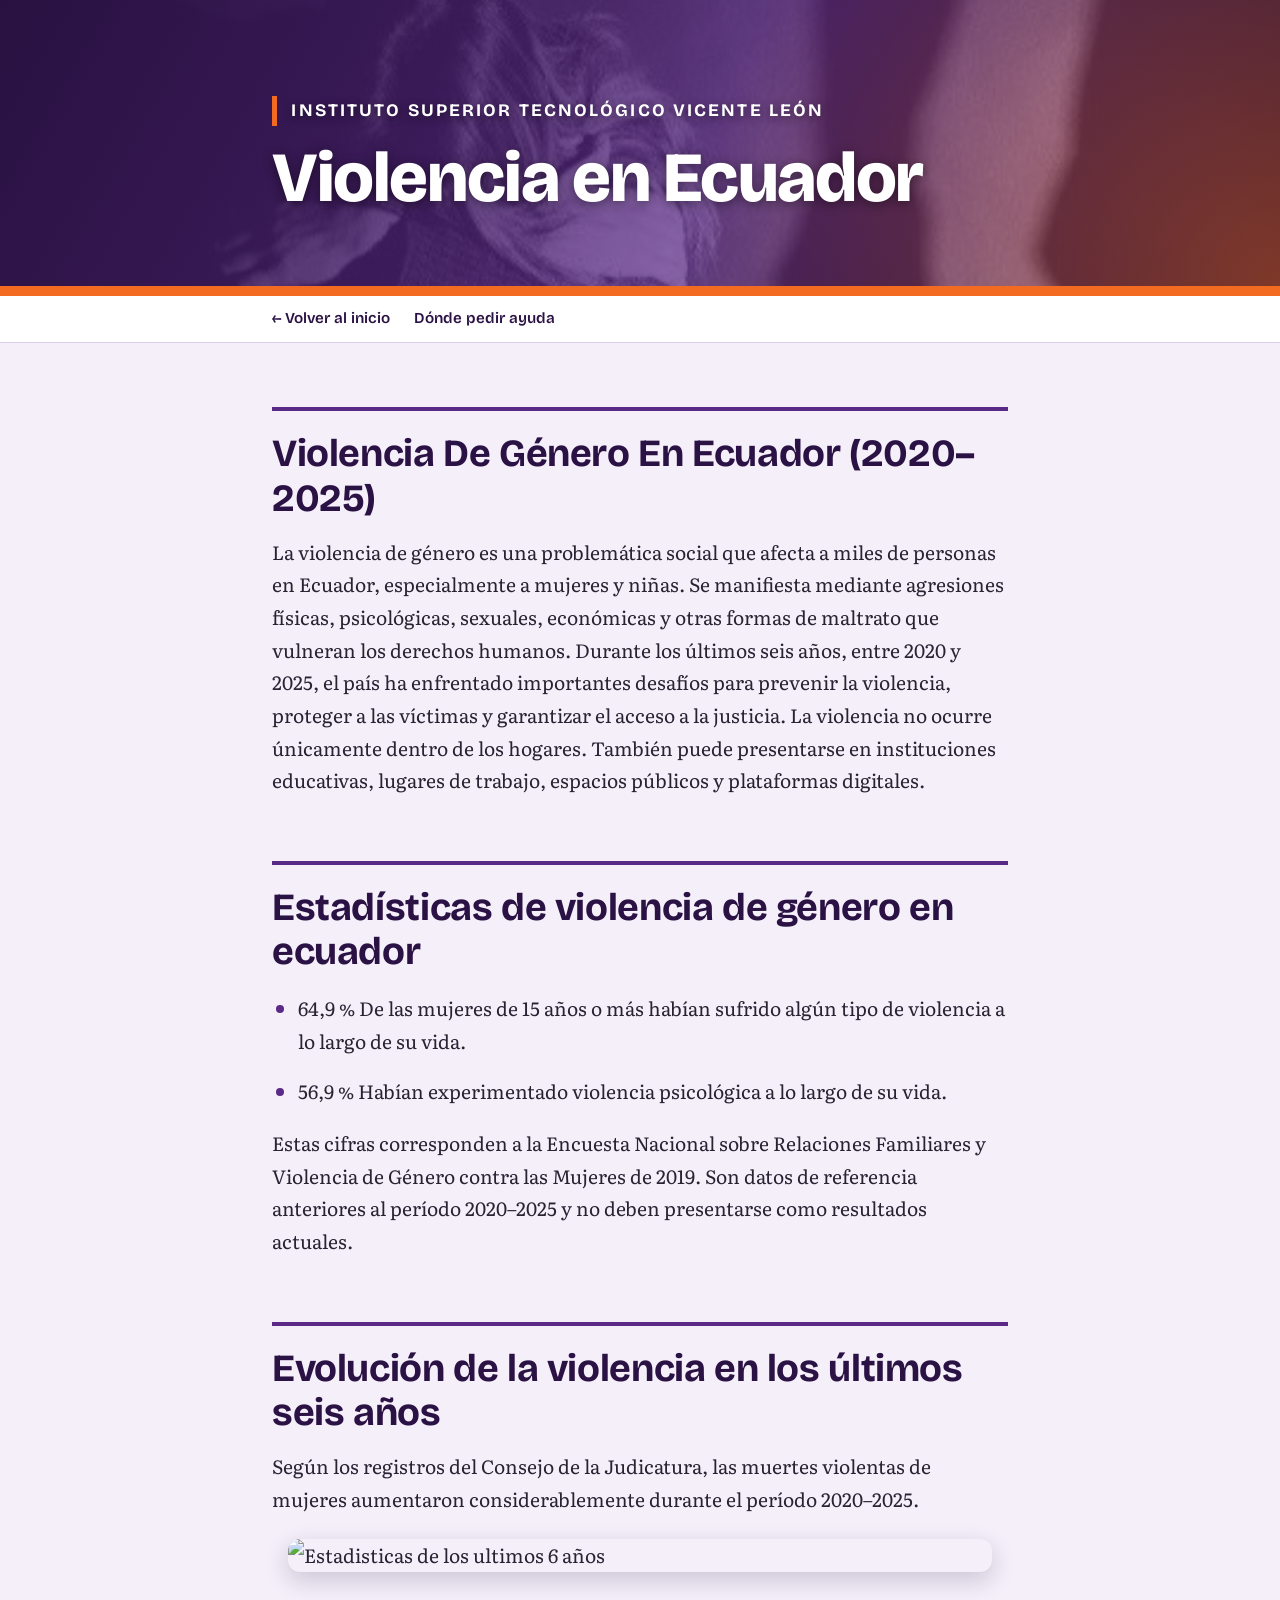
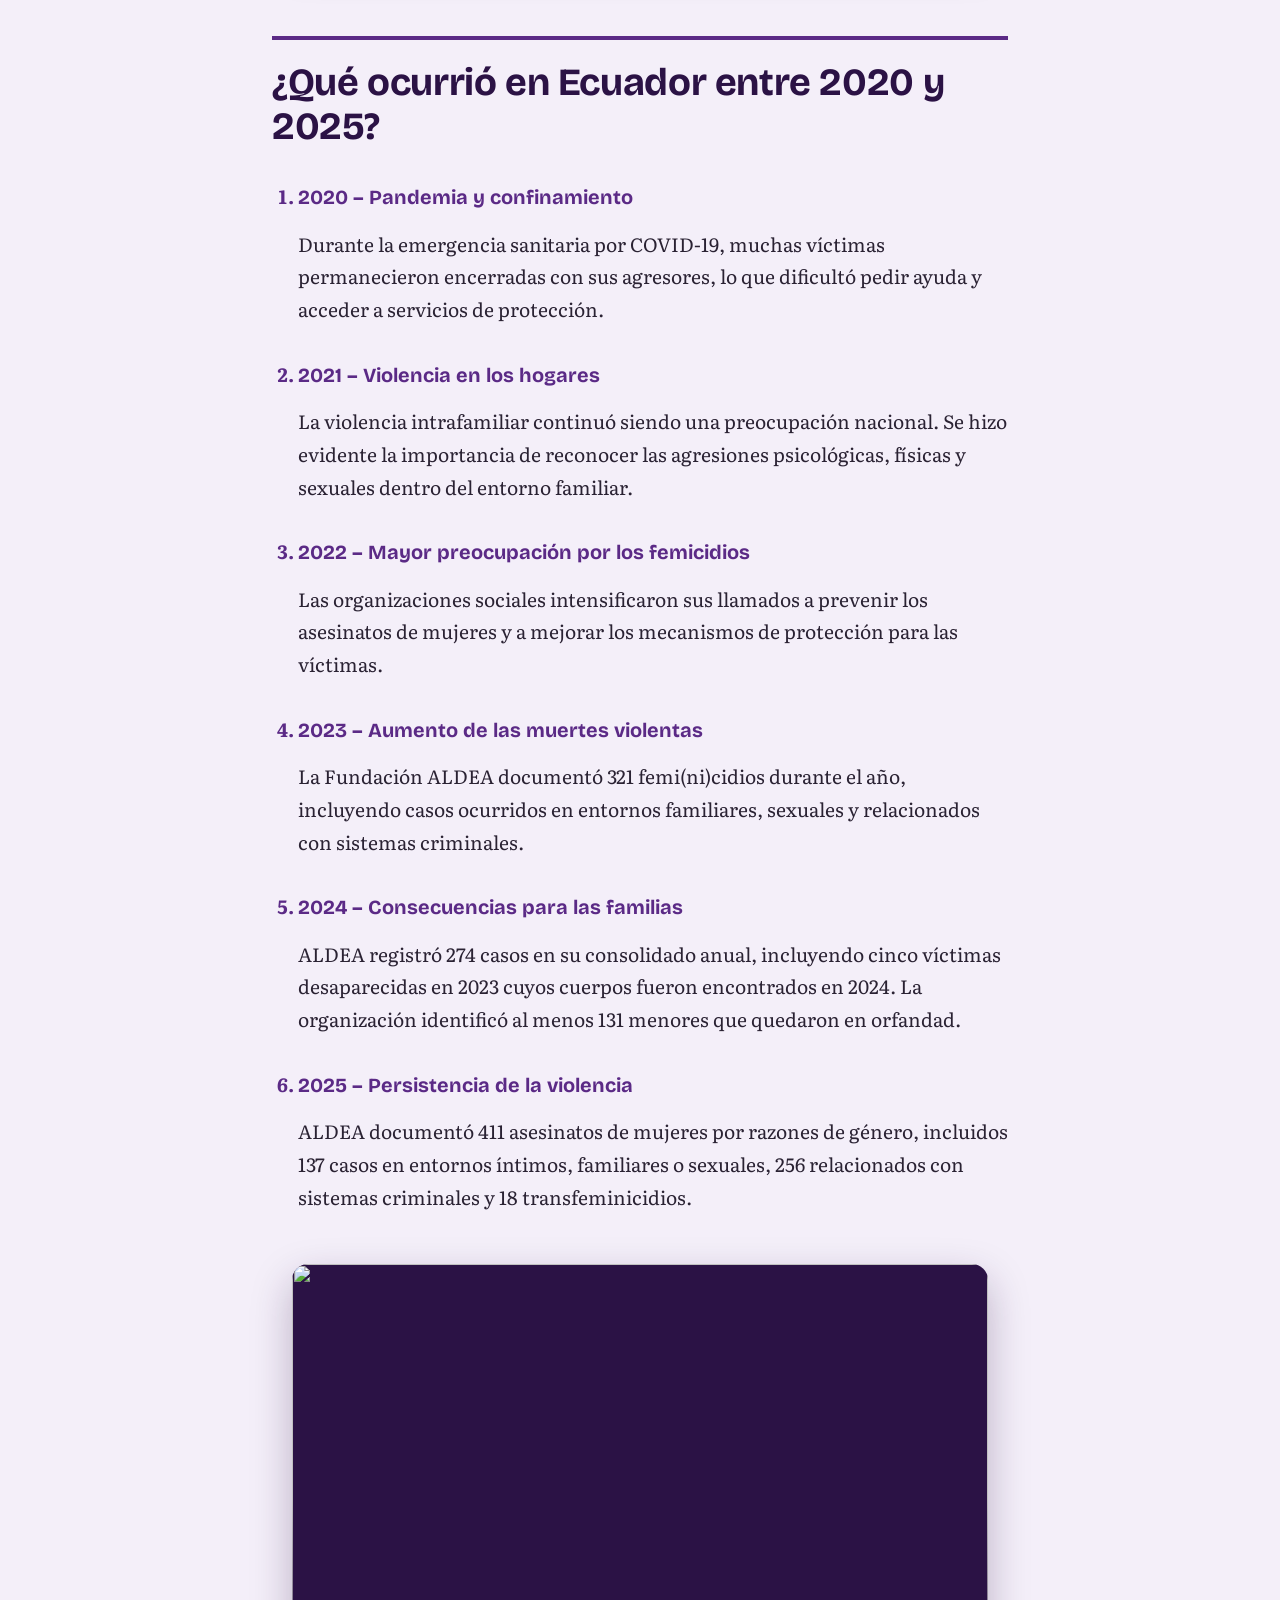
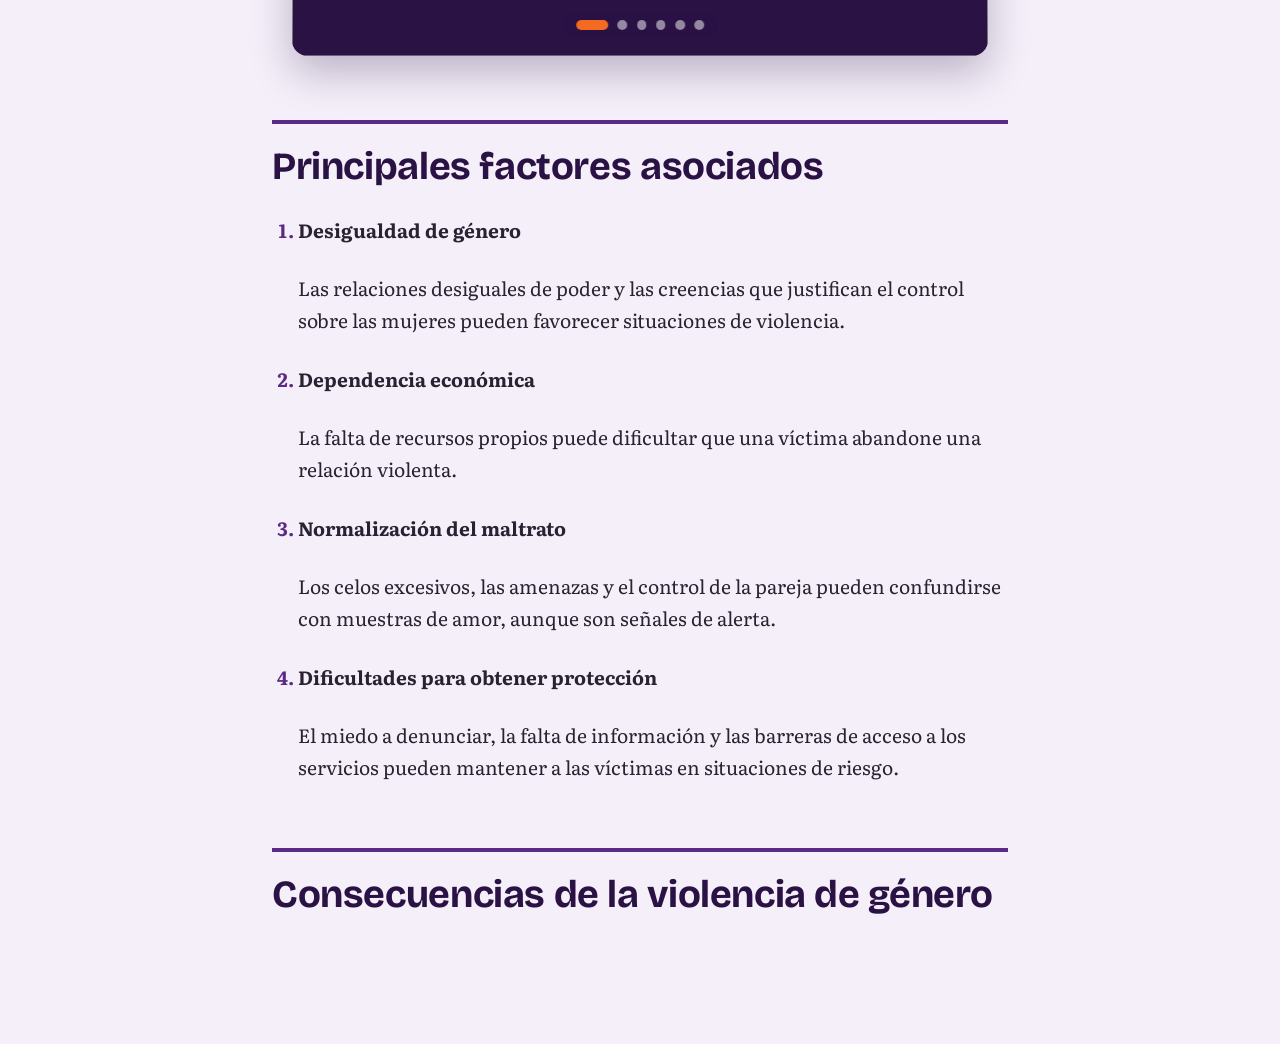
==== Ecuador.html @ 32b61819 "Add files via upload" ====
<!DOCTYPE html>
<html lang="es">
<head>
    <meta charset="UTF-8">
    <meta name="viewport" content="width=device-width, initial-scale=1.0">
    <title>Violencia contra el género</title>
    <link rel="preconnect" href="https://fonts.googleapis.com">
    <link rel="preconnect" href="https://fonts.gstatic.com" crossorigin>
    <link href="https://fonts.googleapis.com/css2?family=Bricolage+Grotesque:opsz,wght@12..96,200..800&family=Literata:ital,opsz,wght@0,7..72,200..900;1,7..72,200..900&display=swap" rel="stylesheet">
    <link rel="stylesheet" href="./Style.css">
     <link rel="icon" type="image/png" href="./imagenes/logo.png">
</head>
<body>
    <div id="intro" aria-hidden="true">
  <p>Instituto Superior Tecnológico Vicente León</p>
  <h2>Violencia en Ecuador</h2>
    </div>
    <div id="contenido">
        <header>
            <p class="institucion">Instituto Superior Tecnológico Vicente León</p>
            <h1>Violencia en Ecuador</h1>
        </header>
        <nav>
            <ul>
      <li><a href="index.html">← Volver al inicio</a></li>
      <li><a href="index.html#ayuda">Dónde pedir ayuda</a></li>
            </ul>
        </nav>
    </div>
    <main>
        <article oid="articulo7">
        <h2>
        Violencia De Género En Ecuador (2020–2025)
        </h2>
        <p>La violencia de género es una problemática social que afecta a miles de personas en Ecuador, especialmente a mujeres y niñas. Se manifiesta mediante agresiones físicas, psicológicas, sexuales, económicas y otras formas de maltrato que vulneran los derechos humanos.

        Durante los últimos seis años, entre 2020 y 2025, el país ha enfrentado importantes desafíos para prevenir la violencia, proteger a las víctimas y garantizar el acceso a la justicia.

        La violencia no ocurre únicamente dentro de los hogares. También puede presentarse en instituciones educativas, lugares de trabajo, espacios públicos y plataformas digitales.</p>
        </article>
        <article id="articulo8">
            <h2>Estadísticas de violencia de género en ecuador</h2>
            <ul>
                <li>
                    <p>64,9 %
                    De las mujeres de 15 años o más habían sufrido algún tipo de violencia a lo largo de su vida.
                </p>
                </li>
                <li>
                    <p>56,9 %
                    Habían experimentado violencia psicológica a lo largo de su vida.
                </p>
                </li>
            </ul>
            <p>Estas cifras corresponden a la Encuesta Nacional sobre Relaciones Familiares y Violencia de Género contra las Mujeres de 2019. Son datos de referencia anteriores al período 2020–2025 y no deben presentarse como resultados actuales.</p>
        </article>
        <article id="articulo9">
            <h2>
                Evolución de la violencia en los últimos seis años
            </h2>
            <p>Según los registros del Consejo de la Judicatura, las muertes violentas de mujeres aumentaron considerablemente durante el período 2020–2025.
            </p>
            <img class="figura" src="./imagenes/estadisticas.png" alt="Estadisticas de los ultimos 6 años">
        </article>
        <article>
            <h2>
                ¿Qué ocurrió en Ecuador entre 2020 y 2025?
            </h2>
            <ol>
                <li><h3>
                    2020 – Pandemia y confinamiento
                </h3></li>
                <p>Durante la emergencia sanitaria por COVID-19, muchas víctimas permanecieron encerradas con sus agresores, lo que dificultó pedir ayuda y acceder a servicios de protección.</p>
                <li><h3>
                  2021 – Violencia en los hogares 
                </h3></li>
                   <p>
                    La violencia intrafamiliar continuó siendo una preocupación nacional. Se hizo evidente la importancia de reconocer las agresiones psicológicas, físicas y sexuales dentro del entorno familiar.
                   </p>
                   <li><h3>
                    2022 – Mayor preocupación por los femicidios
                    </h3></li>
                   <p>
                    Las organizaciones sociales intensificaron sus llamados a prevenir los asesinatos de mujeres y a mejorar los mecanismos de protección para las víctimas.
                   </p>
                    <li><h3>
                    2023 – Aumento de las muertes violentas
                    </h3></li>
                   <p>La Fundación ALDEA documentó 321 femi(ni)cidios durante el año, incluyendo casos ocurridos en entornos familiares, sexuales y relacionados con sistemas criminales.</p>
                   <li><h3>
                    2024 – Consecuencias para las familias
                    </h3></li>
                   <p>ALDEA registró 274 casos en su consolidado anual, incluyendo cinco víctimas desaparecidas en 2023 cuyos cuerpos fueron encontrados en 2024. La organización identificó al menos 131 menores que quedaron en orfandad.</p>
                   <li><h3>
                    2025 – Persistencia de la violencia
                    </h3></li>
                   <p>ALDEA documentó 411 asesinatos de mujeres por razones de género, incluidos 137 casos en entornos íntimos, familiares o sexuales, 256 relacionados con sistemas criminales y 18 transfeminicidios.</p>
            </ol>
             <section class="container">
            <div class="slider-wrapper">
              <div class="slider">
                 <img id="slider-1" src="./imagenes/pandemia.png" alt="">
                  <img id="slider-2" src="./imagenes/violencia.png" alt="">
                   <img id="slider-3" src="./imagenes/femicidios.png" alt="">
                    <img id="slider-4" src="./imagenes/muertes.png" alt="">
                    <img id="slider-5" src="./imagenes/familias.png" alt="">
                    <img id="slider-6" src="./imagenes/Persistencia.png" alt="">
              </div>
              <button class="flecha prev" aria-label="Anterior">&#10094;</button>
              <button class="flecha next" aria-label="Siguiente">&#10095;</button>
              <div class="slider-nav">
                <a href="#slider-1"></a>
                 <a href="#slider-2"></a>
                  <a href="#slider-3"></a>
                   <a href="#slider-4"></a>
                   <a href="#slider-5"></a>
                   <a href="#slider-6"></a>
              </div>
            </div>
           </section>
            <article>
                <h2>Principales factores asociados</h2>
                <ol>
                    <li><h4>Desigualdad de género</h4></li>
                    <p>Las relaciones desiguales de poder y las creencias que justifican el control sobre las mujeres pueden favorecer situaciones de violencia.</p>
                    <li><h4>Dependencia económica</h4></li>
                    <p>La falta de recursos propios puede dificultar que una víctima abandone una relación violenta.</p>
                    <li><h4>Normalización del maltrato</h4></li>
                    <p>Los celos excesivos, las amenazas y el control de la pareja pueden confundirse con muestras de amor, aunque son señales de alerta.</p>
                    <li><h4>Dificultades para obtener protección</h4></li>
                    <p>El miedo a denunciar, la falta de información y las barreras de acceso a los servicios pueden mantener a las víctimas en situaciones de riesgo.</p>
                </ol>
                <article>
                    <h2>Consecuencias de la violencia de género</h2>
                    <img  class ="figura" src="./imagenes/consecuencias.png" alt="">
                </article>
            </article>
        </article>
    </main>
      <script>
  const slider = document.querySelector('.slider');
  const imagenes = slider.querySelectorAll('img');
  const puntos = document.querySelectorAll('.slider-nav a');
  const wrapper = document.querySelector('.slider-wrapper');

  const TIEMPO = 3000; 
  let indice = 0;
  let intervalo;

  function irA(i) {
    indice = i;
    slider.scrollTo({ left: imagenes[i].offsetLeft, behavior: 'smooth' });
    puntos.forEach((p, n) => p.classList.toggle('activo', n === i));
  }

  function siguiente() {
    irA((indice + 1) % imagenes.length);
  }

  function anterior() {
    irA((indice - 1 + imagenes.length) % imagenes.length);
  }

  function iniciar() {
    clearInterval(intervalo);
    intervalo = setInterval(siguiente, TIEMPO);
  }

 puntos.forEach((punto, i) => {
  punto.addEventListener('click', e => {
    e.preventDefault();
    irA(i);
    iniciar();
    });
  });

  document.querySelector('.next').addEventListener('click', () => { siguiente(); iniciar(); });
  document.querySelector('.prev').addEventListener('click', () => { anterior(); iniciar(); });

  wrapper.addEventListener('mouseenter', () => clearInterval(intervalo));
  wrapper.addEventListener('mouseleave', iniciar);

 irA(0);
 if (!window.matchMedia('(prefers-reduced-motion: reduce)').matches) {
  iniciar();
}
</script>
</body>
</html>
---- Style.css ----
:root {
  --ciruela: #2b1245;
  --violeta: #5b2a86;
  --lila: #f4eff9;
  --lila-borde: #dccdec;
  --tinta: #2a2233;
  --naranja: #f26b21;
  --naranja-suave: #fdebdd;
  --ancho: min(46rem, calc(100% - 2.5rem));
}

* {
  box-sizing: border-box;
}

html {
  scroll-behavior: smooth;
}

body {
  margin: 0;
  background: var(--lila);
  color: var(--tinta);
  font-family: "Literata", Georgia, "Times New Roman", serif;
  font-size: clamp(1.05rem, 1rem + 0.25vw, 1.2rem);
  line-height: 1.7;
}

header {
  background-color: var(--ciruela);
  background-image:
    radial-gradient(circle at 100% 100%, rgba(242, 107, 33, .45) 0%, transparent 45%),
    linear-gradient(120deg, rgba(43, 18, 69, .95) 0%, rgba(91, 42, 134, .75) 55%, rgba(91, 42, 134, .35) 100%),
    url("imagenes/imagen2.png");
  background-size: cover;
  background-position: center;
  background-repeat: no-repeat;
  
  color: #fff;
  padding: clamp(2.5rem, 9vw, 6rem) 0 clamp(2rem, 7vw, 4.5rem);
  border-bottom: 10px solid var(--naranja);
  
}

header h1 {
  max-width: var(--ancho);
  margin: 0 auto;
  font-family: "Bricolage Grotesque", "Arial Narrow", Arial, sans-serif;
  font-size: clamp(2.4rem, 9vw, 4.4rem);
  font-weight: 800;
  line-height: 1.03;
  letter-spacing: -0.02em;
  text-wrap: balance;
  text-shadow: 0 2px 12px rgba(0, 0, 0, .45);
}
header .institucion {
  max-width: var(--ancho);
  margin: 0 auto 1rem;
  padding-left: .9rem;
  border-left: 5px solid var(--naranja);
  font-family: "Bricolage Grotesque", Arial, sans-serif;
  font-size: clamp(.85rem, 2.5vw, 1.1rem);
  font-weight: 700;
  letter-spacing: .12em;
  text-transform: uppercase;
  text-shadow: 0 2px 10px rgba(0, 0, 0, .45);
  
}

nav {
  position: sticky;
  top: 0;
  z-index: 10;
  background: #fff;
  border-bottom: 1px solid var(--lila-borde);
}

nav ul {
  max-width: var(--ancho);
  margin: 0 auto;
  padding: 0;
  list-style: none;
  display: flex;
  flex-wrap: wrap;
  align-items: center;
  gap: 0 1.5rem;
}

nav a {
  display: inline-block;
  padding: 0.8rem 0 0.65rem;
  border-bottom: 3px solid transparent;
  color: var(--ciruela);
  font-family: "Bricolage Grotesque", Arial, sans-serif;
  font-size: 0.95rem;
  font-weight: 600;
  line-height: 1.3;
  text-decoration: none;
}

nav a:hover {
  border-bottom-color: var(--naranja);
}

nav a[href="#ayuda"] {
  padding: 0.35rem 0.9rem;
  border: none;
  border-radius: 999px;
  background: var(--naranja);
  color: var(--ciruela);
}

nav a[href="#ayuda"]:hover {
  background: var(--ciruela);
  color: #fff;
}

.container {
  padding: 2rem 0 0;
}

.slider-wrapper {
  position: relative;
  width: var(--ancho);
  max-width: 56rem;
  margin: 0 auto;
  border-radius: 1rem;
  overflow: hidden;
  background: var(--ciruela);
  box-shadow: 0 1rem 2.5rem rgba(43, 18, 69, .28);
}

.slider-wrapper::after {
  content: "";
  position: absolute;
  inset: 0;
  background: linear-gradient(to top, rgba(43, 18, 69, .55), transparent 40%);
  pointer-events: none;
  z-index: 1;
}

.slider {
  display: flex;
  aspect-ratio: 16 / 9;
  overflow-x: hidden;
  scroll-snap-type: x mandatory;
  scroll-behavior: smooth;
}

.slider img {
  flex: 1 0 100%;
  width: 100%;
  height: 100%;
  object-fit: cover;
  scroll-snap-align: start;
}

.slider-nav {
  position: absolute;
  bottom: 1.2rem;
  left: 50%;
  transform: translateX(-50%);
  display: flex;
  gap: .6rem;
  padding: .45rem .8rem;
  background: rgba(43, 18, 69, .45);
  backdrop-filter: blur(6px);
  border-radius: 2rem;
  z-index: 2;
}

.slider-nav a {
  display: block;
  width: .6rem;
  height: .6rem;
  border-radius: 1rem;
  background: #fff;
  opacity: .5;
  transition: all .3s ease;
}

.slider-nav a:hover {
  opacity: .9;
}

.slider-nav a.activo {
  width: 2rem;
  background: var(--naranja);
  opacity: 1;
}

.flecha {
  position: absolute;
  top: 50%;
  transform: translateY(-50%);
  width: 2.8rem;
  height: 2.8rem;
  border: none;
  border-radius: 50%;
  background: rgba(255, 255, 255, .25);
  backdrop-filter: blur(6px);
  color: #fff;
  font-size: 1.1rem;
  cursor: pointer;
  z-index: 2;
  opacity: 0;
  transition: opacity .3s, background .3s;
}

.slider-wrapper:hover .flecha,
.flecha:focus-visible {
  opacity: 1;
}

.flecha:hover {
  background: rgba(255, 255, 255, .5);
}

.prev { left: 1rem; }
.next { right: 1rem; }

main {
  padding-bottom: 5rem;
}

main > * {
  max-width: var(--ancho);
  margin-inline: auto;
}

h2 {
  margin-top: 4rem;
  margin-bottom: 1rem;
  padding-top: 1.25rem;
  border-top: 4px solid var(--violeta);
  color: var(--ciruela);
  font-family: "Bricolage Grotesque", Arial, sans-serif;
  font-size: clamp(1.7rem, 4.5vw, 2.4rem);
  font-weight: 700;
  line-height: 1.15;
  letter-spacing: -0.01em;
  scroll-margin-top: 4.5rem;
}

h3 {
  margin-top: 2rem;
  margin-bottom: 0.4rem;
  color: var(--violeta);
  font-family: "Bricolage Grotesque", Arial, sans-serif;
  font-size: 1.25rem;
  font-weight: 700;
  line-height: 1.3;
}

p {
  margin-top: 0;
  margin-bottom: 1rem;
}

strong {
  color: var(--ciruela);
}

ul,
ol {
  padding-left: 1.6rem;
}

main li {
  margin-bottom: 1.1rem;
}

main li::marker {
  color: var(--violeta);
  font-weight: 700;
}

main li > strong {
  font-family: "Bricolage Grotesque", Arial, sans-serif;
  font-size: 1.12rem;
}

main li > p {
  margin-top: 0.25rem;
}

main a {
  color: var(--violeta);
  text-underline-offset: 0.2em;
}

main a:hover {
  color: var(--ciruela);
  text-decoration-thickness: 2px;
}

a:focus-visible,
button:focus-visible {
  outline: 3px solid var(--naranja);
  outline-offset: 3px;
}

.emergencia {
  margin-top: 1.5rem;
  margin-bottom: 1.5rem;
  padding: 1rem 1.4rem;
  background: var(--naranja-suave);
  border-left: 6px solid var(--naranja);
}

.emergencia h3 {
  margin-top: 0;
  color: var(--ciruela);
}

.emergencia p {
  margin-bottom: 0;
  font-size: 1.15rem;
}

@media (max-width: 40rem) {
  nav {
    position: static;
  }

  h2 {
    margin-top: 3rem;
    scroll-margin-top: 1rem;
  }

  .flecha {
    opacity: 1;
    width: 2.2rem;
    height: 2.2rem;
  }
}

@media (prefers-reduced-motion: reduce) {
  html,
  .slider {
    scroll-behavior: auto;
  }
}
main > .sala-video {
  max-width: 70rem;                 
  width: calc(100% - 2.5rem);
  margin-top: 2.5rem;
}

.sala-video video {
  display: block;
  width: 100%;
  aspect-ratio: 16 / 9;
  background: #000;
  border-radius: 1rem;
  border: 6px solid var(--ciruela);
  box-shadow: 0 1.2rem 3rem rgba(43, 18, 69, .35);
}

.figura {
  display: block;
  width: 100%;          
  max-width: 44rem;    
  height: auto;         
  margin: 1.5rem auto;  
  border-radius: .75rem;
  box-shadow: 0 .5rem 1.5rem rgba(43, 18, 69, .2);
}
#intro {
  position: fixed;
  inset: 0;
  z-index: 1000;
  display: flex;
  flex-direction: column;
  align-items: center;
  justify-content: center;
  gap: .5rem;
  padding: 2rem;
  text-align: center;
  color: #fff;
  background: linear-gradient(135deg, var(--ciruela), var(--violeta));
  border-bottom: 10px solid var(--naranja);
  animation: cortina .9s cubic-bezier(.7, 0, .2, 1) 1.8s forwards;
}

#intro p {
  margin: 0;
  font-family: "Bricolage Grotesque", Arial, sans-serif;
  font-size: clamp(.85rem, 2.5vw, 1.1rem);
  font-weight: 700;
  letter-spacing: .12em;
  text-transform: uppercase;
  animation: entrada .8s ease .1s both;
}

#intro h2 {
  margin: 0;
  padding: 0;
  border: none;
  color: #fff;
  font-size: clamp(2rem, 8vw, 4rem);
  animation: entrada .8s ease .4s both;
}

@keyframes cortina {
  to {
    transform: translateY(-100%);
    visibility: hidden;
  }
}
.pie-video {
  margin-top: 1rem;
  text-align: center;
  color: var(--violeta);
  font-family: "Bricolage Grotesque", Arial, sans-serif;
  font-size: .95rem;
}

@media (max-width: 40rem) {
  .sala-video video {
    border-width: 3px;
    border-radius: .6rem;
  }
}
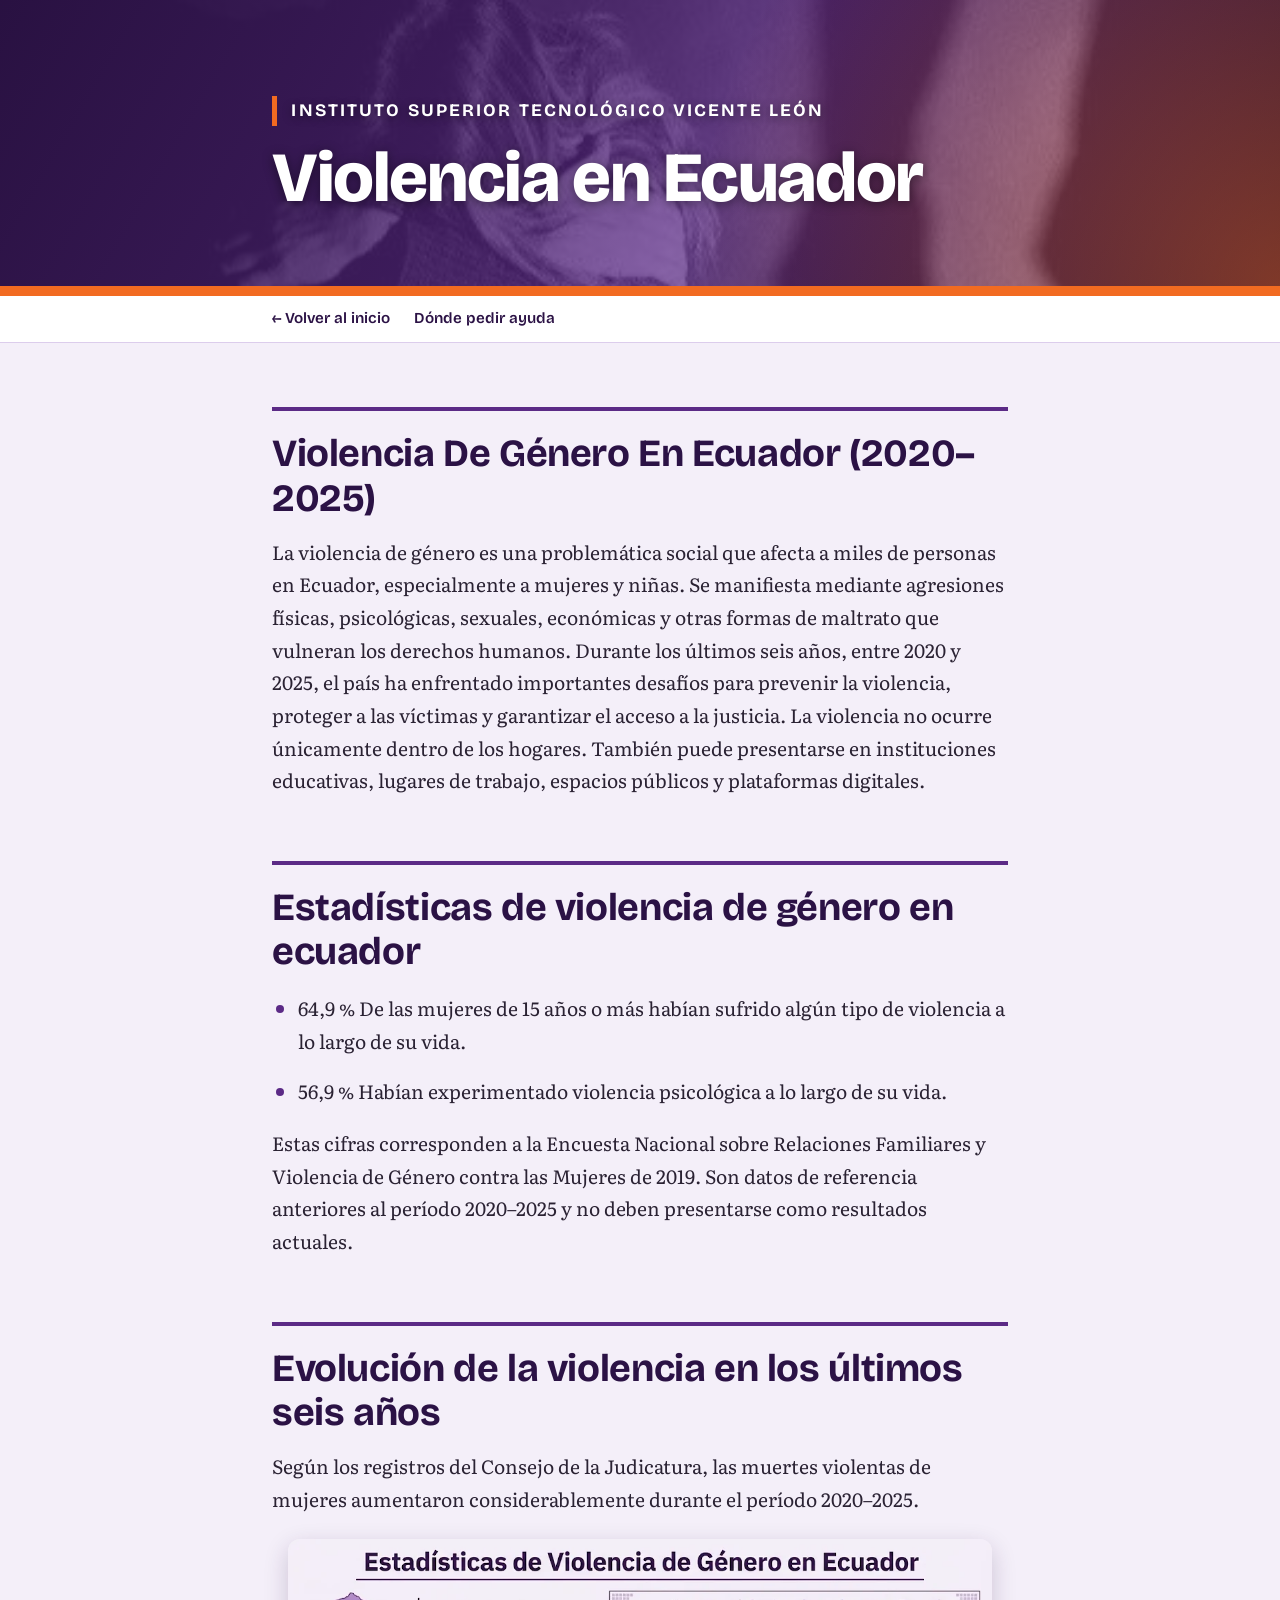
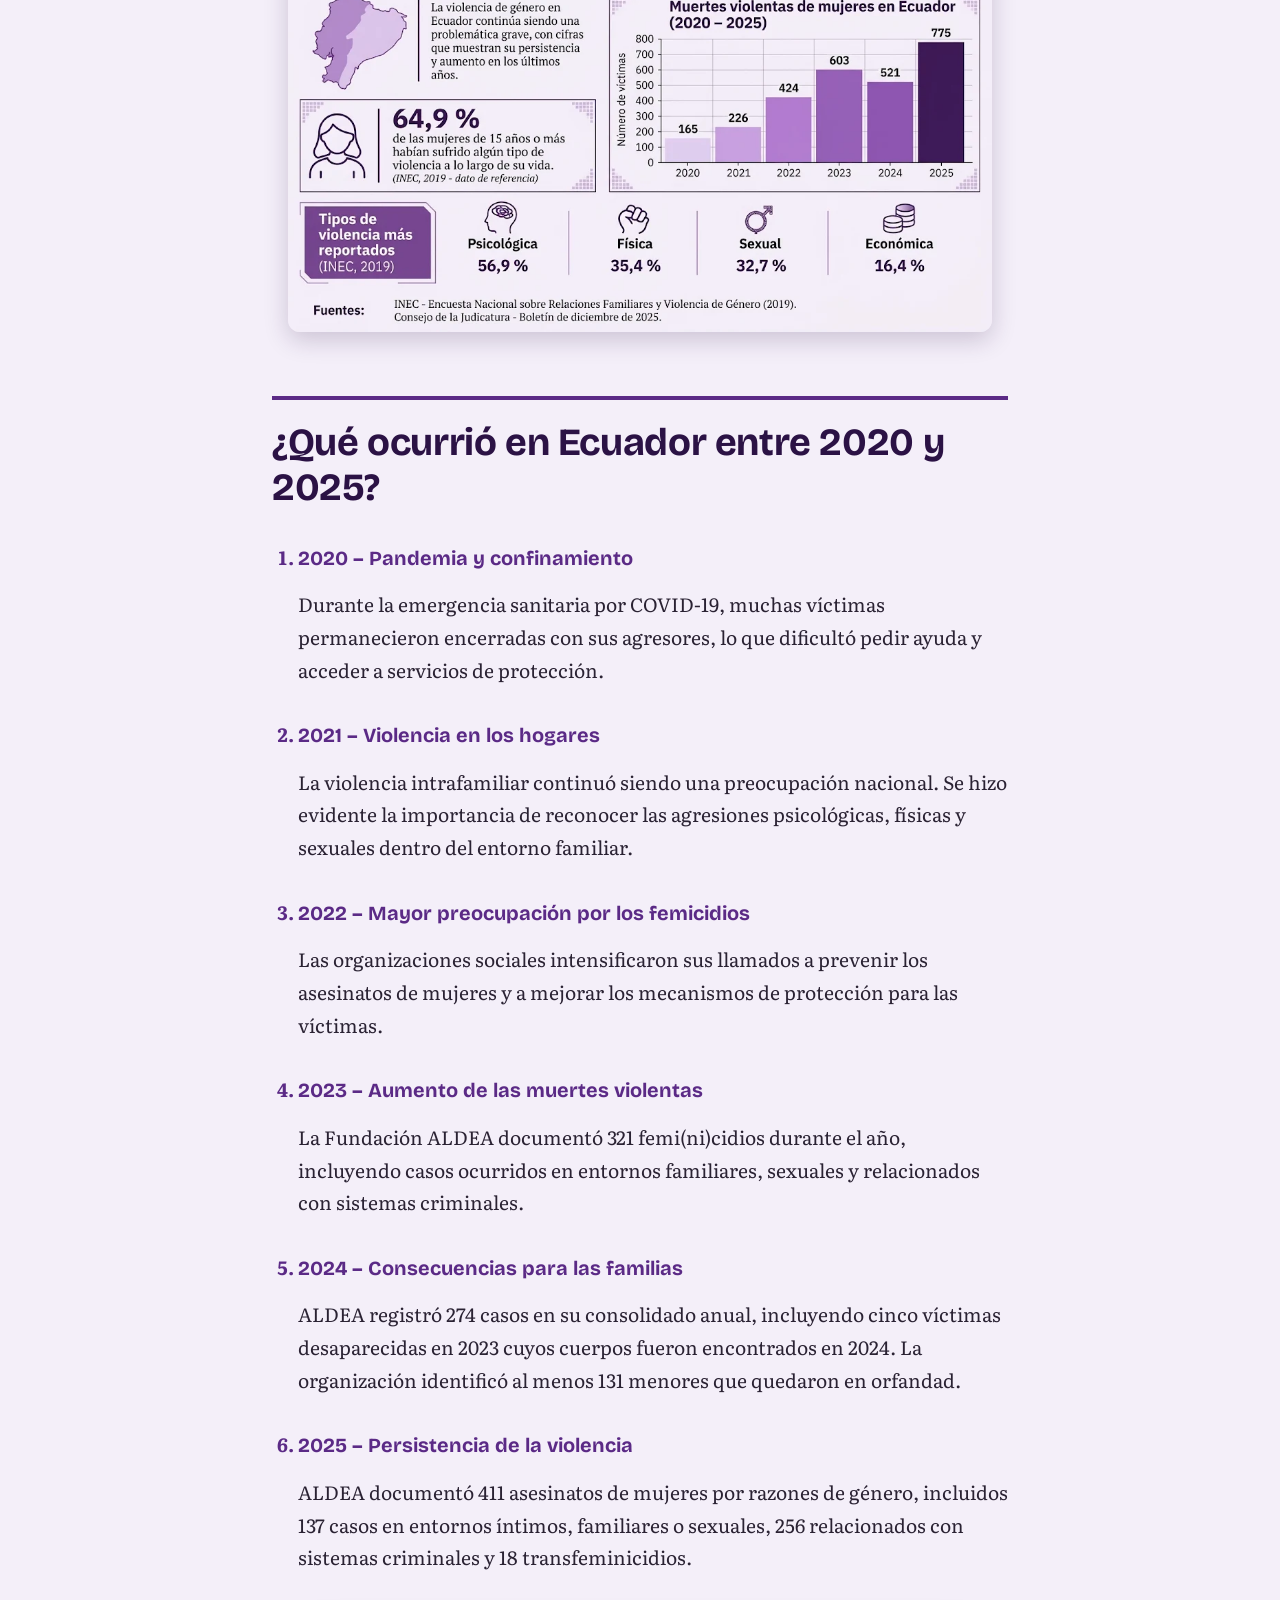
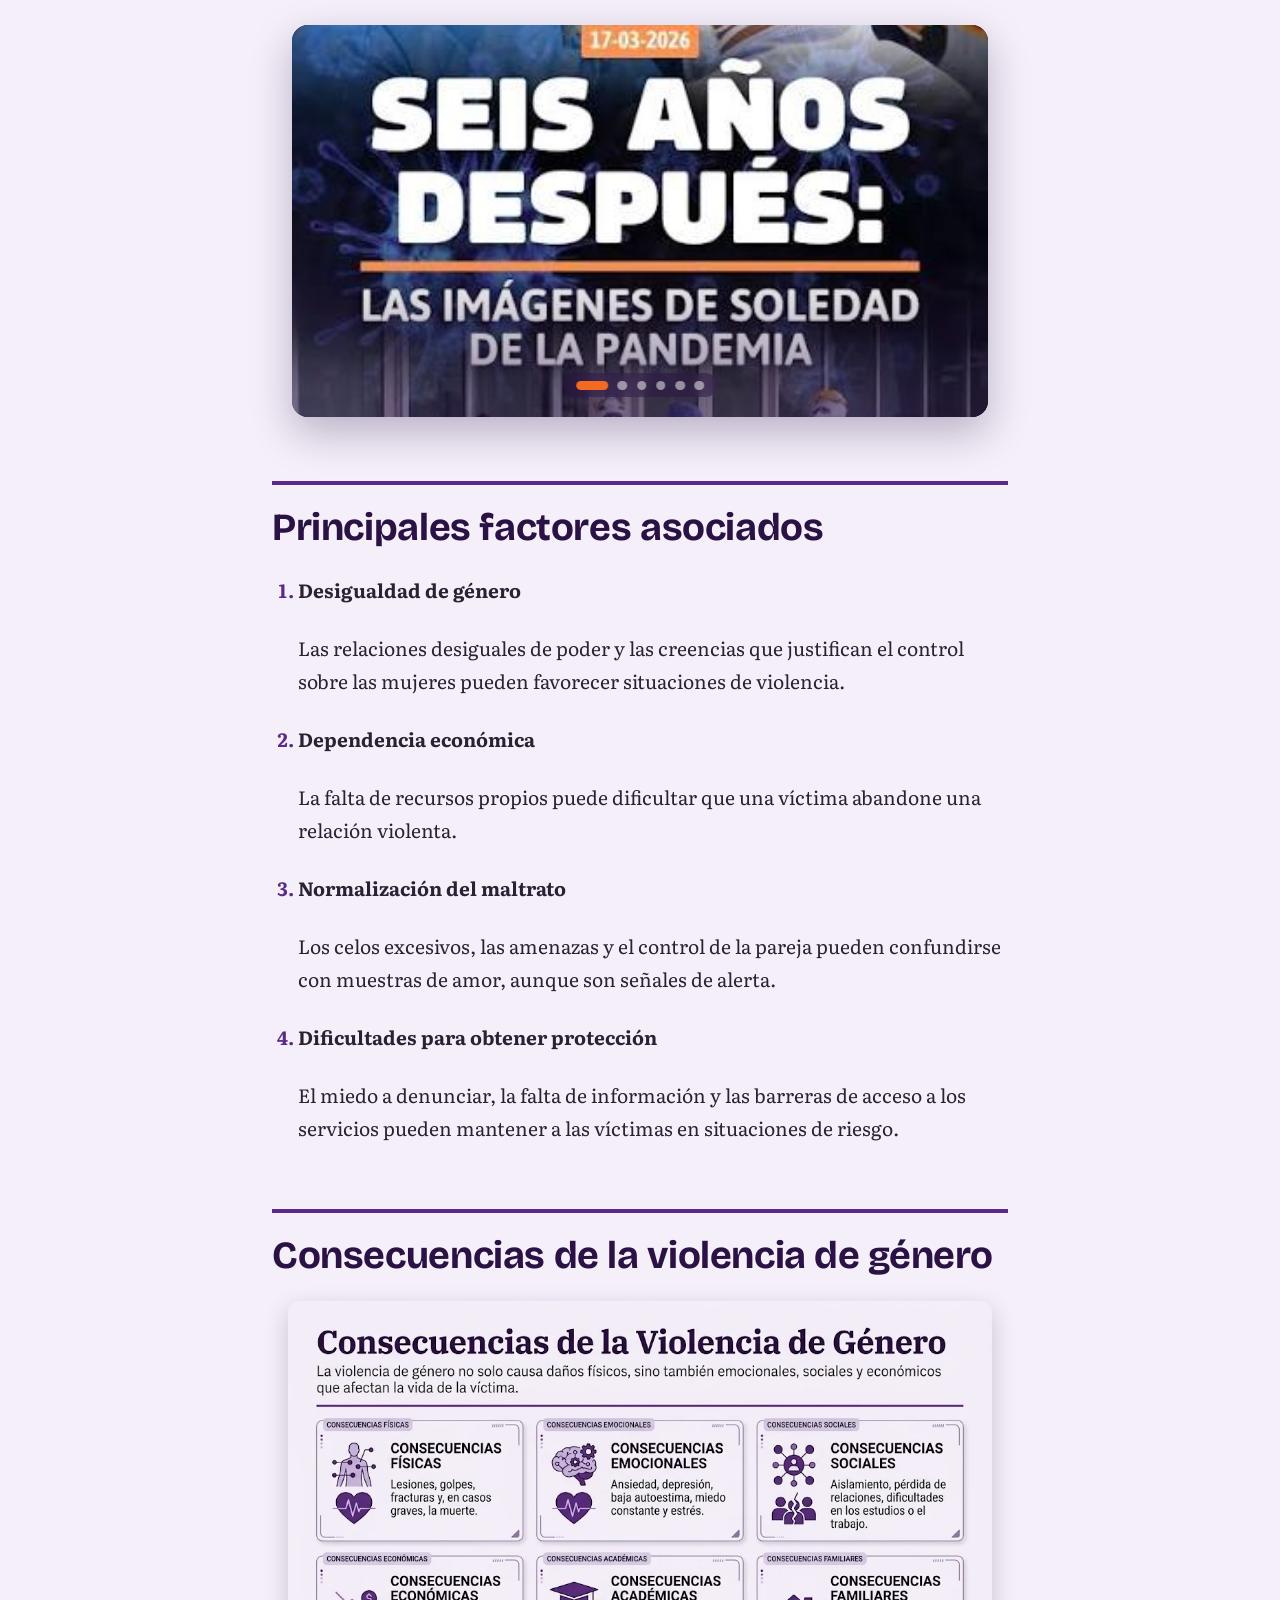
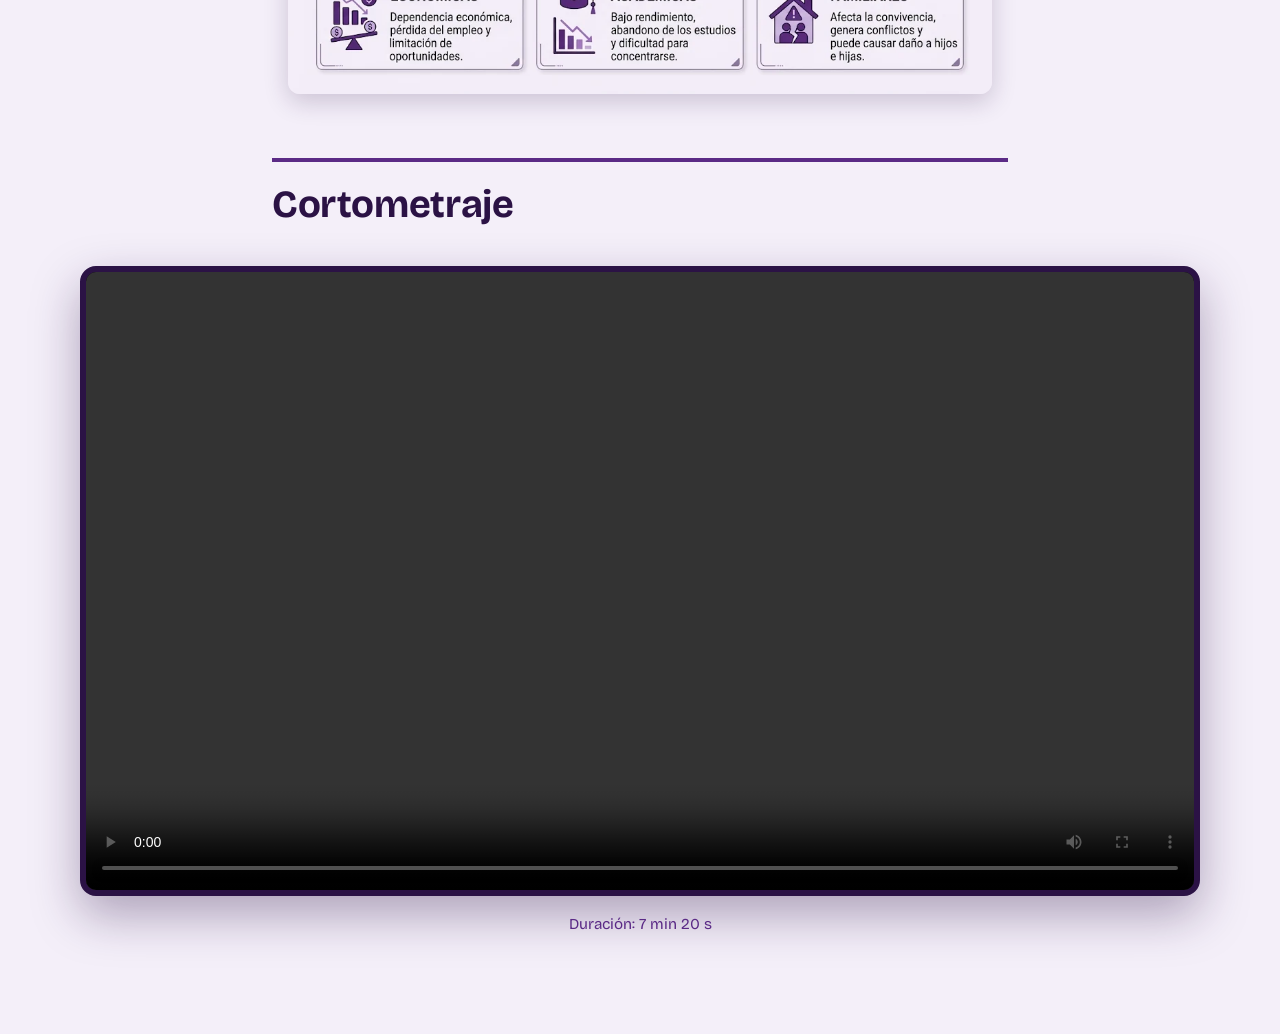
==== commit 3a8ebb3b: "Update Ecuador.html" ====
--- a/Ecuador.html
+++ b/Ecuador.html
@@ -136,6 +136,14 @@
                 </article>
             </article>
         </article>
+        <h2>Cortometraje</h2>
+         <section class="sala-video">
+                   <video controls preload="metadata">
+                   <source src="./videos/video-educativo_depVLink.mp4" type="video/mp4">
+                      Tu navegador no puede reproducir este video.
+                        </video>
+                             <p class="pie-video">Duración: 7 min 20 s</p>
+                     </section>
     </main>
       <script>
   const slider = document.querySelector('.slider');
@@ -186,4 +194,4 @@
 }
 </script>
 </body>
-</html>+</html>
